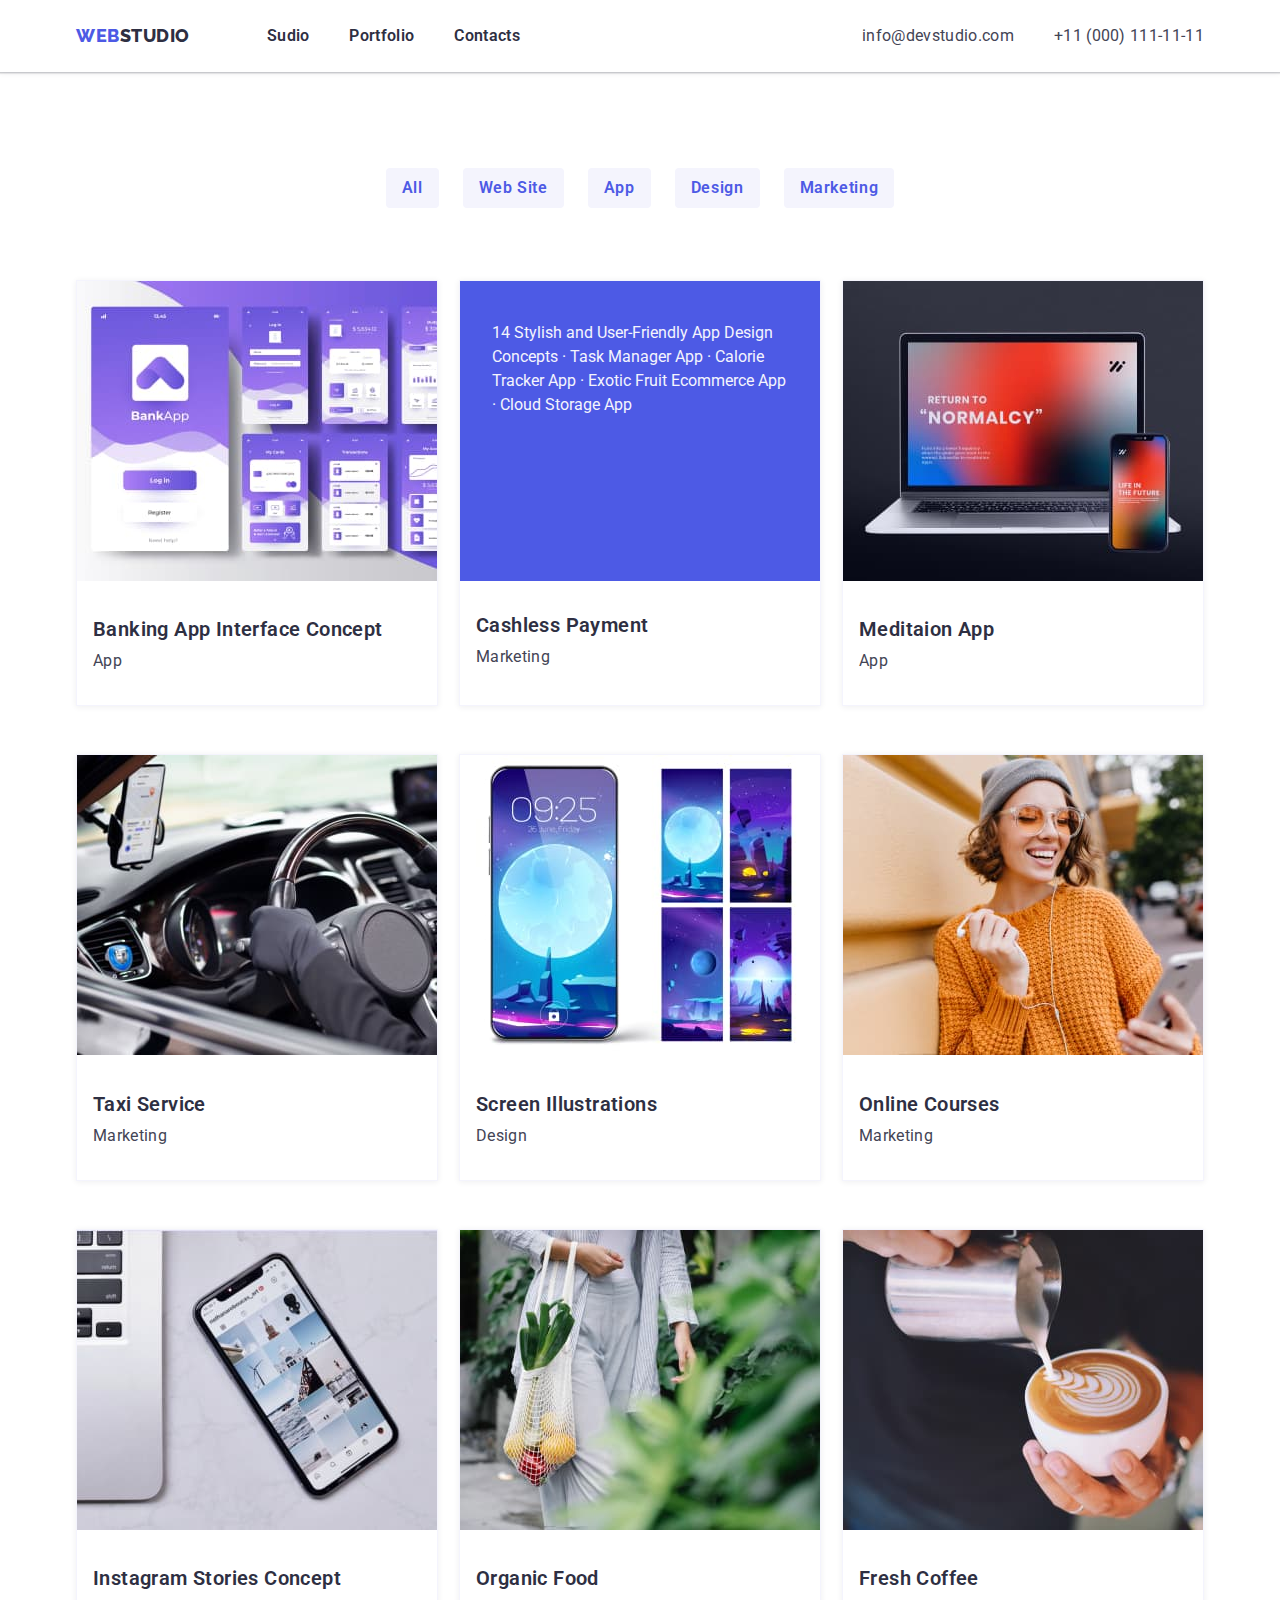
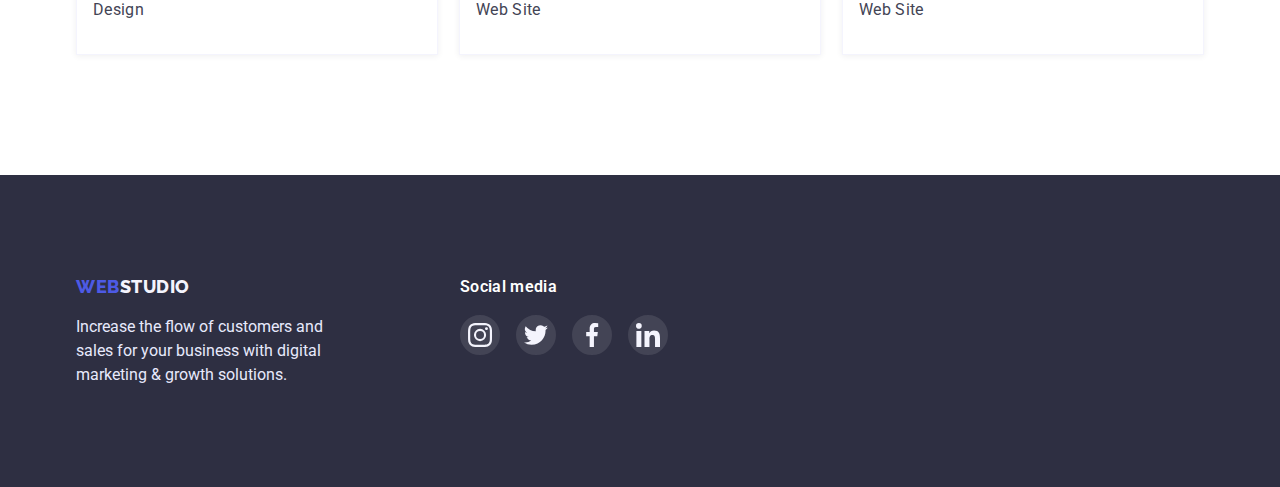
==== portfolio.html @ ca87f94d "init-01" ====
<!DOCTYPE html>
<html lang="en">
  <head>
    <meta charset="UTF-8" />
    <meta http-equiv="X-UA-Compatible" content="IE=edge" />
    <meta name="viewport" content="width=device-width, initial-scale=1.0" />
    <title>Sudio</title>
    <link rel="preconnect" href="https://fonts.googleapis.com" />
    <link rel="preconnect" href="https://fonts.gstatic.com" crossorigin />
    <link
      href="https://fonts.googleapis.com/css2?family=Raleway:wght@700&family=Roboto:wght@400;500;700;900&display=swap"
      rel="stylesheet"
    />
    <link
      rel="stylesheet"
      href="https://cdnjs.cloudflare.com/ajax/libs/modern-normalize/1.0.0/modern-normalize.min.css"
    />
    <link href="./css/styles.css" rel="stylesheet" />
  </head>
  <body>
    <!-- Header -->
    <header class="header-box">
      <div class="container flex-container">
        <nav class="nav-menu">
          <!-- Logo -->
          <a href="./index.html" class="logo"
            ><span class="accent">WEB</span>STUDIO</a
          >
          <!-- Navigation list -->
          <ul class="nav-list">
            <li>
              <a href="./index.html" class="nav-item">Sudio</a>
            </li>
            <li><a href="./portfolio.html" class="nav-item">Portfolio</a></li>
            <li><a href="#" class="nav-item">Contacts</a></li>
          </ul>
        </nav>
        <!-- Contacts -->
        <ul class="header-conts">
          <li>
            <a href="mailto:info@devstydio.com" class="tel-mail"
              >info@devstudio.com</a
            >
          </li>
          <li>
            <a href="tel:+110001111111" class="tel-mail">+11 (000) 111-11-11</a>
          </li>
        </ul>
      </div>
    </header>

    <!-- Main: PORTFOLIO -->

    <main>
      <section class="section port-top-padding">
        <div class="container">
          <!-- Filter -->
          <div class="filter-box">
            <ul class="filter">
              <li>
                <button type="button" class="filter-btn">All</button>
              </li>
              <li>
                <button type="button" class="filter-btn">Web Site</button>
              </li>
              <li>
                <button type="button" class="filter-btn">App</button>
              </li>
              <li>
                <button type="button" class="filter-btn">Design</button>
              </li>
              <li>
                <button type="button" class="filter-btn">Marketing</button>
              </li>
            </ul>
          </div>

          <!-- Portfolio Cards -->

          <ul class="sect-card-list">
            <li class="port-item">
              <img
                src="./images/port-01.jpg"
                alt="Violet&White App Interface"
                width="360"
              />
              <div class="port-item-textbox">
                <h3 class="card-title">Banking App Interface Concept</h3>
                <p class="card-text">App</p>
              </div>
            </li>
            <li class="port-item">
              <div class="port-item-noimg">
                <p class="port-noimg-text">
                  14 Stylish and User-Friendly App Design Concepts · Task
                  Manager App · Calorie Tracker App · Exotic Fruit Ecommerce App
                  · Cloud Storage App
                </p>
              </div>
              <div class="port-item-textbox">
                <h3 class="card-title">Cashless Payment</h3>
                <p class="card-text">Marketing</p>
              </div>
            </li>
            <li class="port-item">
              <img
                src="./images/port-03.jpg"
                alt="Laptop and smartphone"
                width="360"
              />
              <div class="port-item-textbox">
                <h3 class="card-title">Meditaion App</h3>
                <p class="card-text">App</p>
              </div>
            </li>
            <li class="port-item">
              <img
                src="./images/port-04.jpg"
                alt="Car steering wheel"
                width="360"
              />
              <div class="port-item-textbox">
                <h3 class="card-title">Taxi Service</h3>
                <p class="card-text">Marketing</p>
              </div>
            </li>
            <li class="port-item">
              <img
                src="./images/port-05.jpg"
                alt="Moon wallpapers on a smartphone screen"
                width="360"
              />
              <div class="port-item-textbox">
                <h3 class="card-title">Screen Illustrations</h3>
                <p class="card-text">Design</p>
              </div>
            </li>
            <li class="port-item">
              <img
                src="./images/port-06.jpg"
                alt="Hipster girl smiling"
                width="360"
              />
              <div class="port-item-textbox">
                <h3 class="card-title">Online Courses</h3>
                <p class="card-text">Marketing</p>
              </div>
            </li>
            <li class="port-item">
              <img
                src="./images/port-07.jpg"
                alt="Pink-Blue-White Screenshots"
                width="360"
              />
              <div class="port-item-textbox">
                <h3 class="card-title">Instagram Stories Concept</h3>
                <p class="card-text">Design</p>
              </div>
            </li>
            <li class="port-item">
              <img
                src="./images/port-08.jpg"
                alt="Mesh bag with fruits and vegetables"
                width="360"
              />
              <div class="port-item-textbox">
                <h3 class="card-title">Organic Food</h3>
                <p class="card-text">Web Site</p>
              </div>
            </li>
            <li class="port-item">
              <img
                src="./images/port-09.jpg"
                alt="A cup of cappuccino"
                width="360"
              />
              <div class="port-item-textbox">
                <h3 class="card-title">Fresh Coffee</h3>
                <p class="card-text">Web Site</p>
              </div>
            </li>
          </ul>
        </div>
      </section>
    </main>

    <!-- Footer -->
    <footer class="footer-box">
      <div class="container footer-flex">
        <div class="left-foot-box">
          <a href="./index.html" class="footer-logo"
            ><span class="accent">WEB</span>STUDIO</a
          >
          <p class="footer-text">
            Increase the flow of customers and sales for your business with
            digital marketing & growth solutions.
          </p>
        </div>
        <div class="sm-links-foot-box">
          <h3 class="footer-subtitle">Social media</h3>
          <ul class="foot-icons-list">
            <li>
              <a href="https://www.instagram.com/" class="foot-sm-icon">
                <svg height="40" width="40">
                  <use href="./images/icons.svg#foot-1-inst"></use>
                </svg>
              </a>
            </li>
            <li>
              <a href="https://twitter.com/" class="foot-sm-icon">
                <svg height="40" width="40">
                  <use href="./images/icons.svg#foot-2-twit"></use>
                </svg>
              </a>
            </li>
            <li>
              <a href="https://www.facebook.com/" class="foot-sm-icon">
                <svg height="40" width="40">
                  <use href="./images/icons.svg#foot-3-fcbk"></use>
                </svg>
              </a>
            </li>
            <li>
              <a href="https://www.linkedin.com/" class="foot-sm-icon">
                <svg height="40" width="40">
                  <use href="./images/icons.svg#foot-4-ldin"></use>
                </svg>
              </a>
            </li>
          </ul>
        </div>
      </div>
    </footer>
  </body>
</html>
---- css/styles.css ----
/* --- Global styles --- */

*,
*::before,
*::after {
    box-sizing: border-box;
}

:root {
    --clr-navy-blue: #2E2F42;
    --clr-slate: #434455;
    --clr-light-slate: #8E8F99;
    --clr-iris: #4D5AE5;
    --clr-white: #ffffff;
    --clr-cloud: #F4F4FD;
    --clr-cornflower: #E7E9FC;
    --clr-success: #31D0AA;
    --font-logo: 'Raleway', sans-serif;
    --font-main: 'Roboto', sans-serif
}

body {
    font-family: var(--font-main);
    background-color: var(--clr-white);
    color: var(--clr-navy-blue);
}

.container {
    width: 1158px;
    margin: 0 auto;
    padding: 0 15px;
}

.flex-container {
    display: flex;
    justify-content: space-between;
}

.column {
    flex-direction: column;
}



/* .empty-box {
    margin: 0;
    padding: 0;
} */

.accent {
    color: var(--clr-iris);
}

.hidden {
    display: none
}

.section {
    margin: 0;
    padding: 120px 0;
    display: flex;
    justify-content: center;
}

.sect-header {
    text-align: center;
    font-weight: 600;
    font-size: 36px;
    line-height: 1.1111;
    letter-spacing: 0.02em;
    color: var(--dark-navy-clr);
    margin: 0 0 72px 0;
    padding: 0;
}

.sect-card-list {
    list-style-type: none;
    display: flex;
    justify-content: space-between;
    margin: 0;
    padding: 0;
    flex-wrap: wrap;
    row-gap: 48px;
}

.card-title {
    font-weight: 600;
    font-size: 20px;
    line-height: 1.2;
    letter-spacing: 0.02em;
    color: var(--clr-navy-blue);
    margin: 0 0 8px 0;
    padding: 0;
}

.card-text {
    font-size: 16px;
    line-height: 1.5;
    letter-spacing: 0.02em;
    color: var(--clr-slate);
    margin: 0;
    padding: 0;
}




/* - Header styles - */

.header-box {
    display: flex;
    justify-content: center;
    padding: 24px 0;
    background-color: var(--clr-white);
    box-shadow: 0px 2px 1px rgba(46, 47, 66, 0.08), 0px 1px 1px rgba(46, 47, 66, 0.16), 0px 1px 6px rgba(46, 47, 66, 0.08);
}

.nav-menu {
    display: flex;
    gap: 77px;
}

.logo {
    font-family: var(--font-logo);
    font-weight: 800;
    font-size: 18px;
    line-height: 1.3333;
    letter-spacing: 0.03em;
    text-transform: uppercase;
    color: var(--clr-navy-blue);
    text-decoration: none;
    margin: 0;
    padding: 0;
}

.nav-list {
    list-style-type: none;
    gap: 40px;
    display: flex;
    justify-content: space-between;
    margin: 0;
    padding: 0;
}

.nav-item {
    text-decoration: none;
    font-weight: 600;
    font-size: 16px;
    line-height: 1.5;
    letter-spacing: 0.02em;
    color: var(--clr-navy-blue);
}

.nav-item:hover {
    color: var(--clr-iris);
}

.nav-item:focus {
    color: var(--clr-slate);
}

.header-conts {
    list-style-type: none;
    gap: 40px;
    display: flex;
    justify-content: space-between;
    margin: 0;
}

.tel-mail {
    text-decoration: none;
    font-size: 16px;
    line-height: 1.5;
    letter-spacing: 0.02em;
    color: var(--clr-slate);
}

.tel-mail:hover,
.tel-mail:focus {
    color: var(--clr-iris);
}



/* - Footer styles - */

.footer-box {
    background: var(--clr-navy-blue);
    display: flex;
    justify-content: center;
    padding: 100px 0;
    margin: 0;
    
}

.left-foot-box {
    margin: 0;
    padding: 0;
}

.footer-flex {
    display: flex;
}

.footer-logo {
    font-family: var(--font-logo);
    font-weight: 800;
    font-size: 18px;
    line-height: 1.3333;
    letter-spacing: 0.03em;
    text-transform: uppercase;
    color: var(--clr-cloud);
    text-decoration: none;
}

.footer-text {
    font-size: 16px;
    line-height: 1.5;
    color: var(--clr-cornflower);
    width: 264px;
    margin: 16px 0 0 0;
}

.sm-links-foot-box {
    margin: 0 0 0 120px;
    padding: 0;
}

.footer-subtitle {
    font-weight: 600;
    font-size: 16px;
    line-height: 1.5;
    letter-spacing: 0.02em;
    color: var(--clr-white);
    margin: 0;
    padding: 0;
}

.foot-icons-list {
    display: flex;
    list-style-type: none;
    margin: 16px 0 0 0;
    padding: 0;
    gap: 16px;
}

.foot-sm-icon {
    fill: rgba(255, 255, 255, 0.1);
}

.foot-sm-icon:hover, 
.foot-sm-icon:focus {
    fill: var(--clr-success);
}






/* --- Studio Styles --- */


/* HERO Section Styles */

.hero-box {
    background-color: var(--clr-navy-blue);
    background-image: 
    linear-gradient(
        to right,
        rgba(46, 47, 66, 0.7),
        rgba(46, 47, 66, 0.7)
    ),
    url(../images/hero-bgd.jpg);
    background-repeat: no-repeat;
    background-position: center;
    margin: 0;
    padding: 192px 0;
    display: flex;
    justify-content: center;
}


.hero-content-box {
    display: flex;
    flex-direction: column;
    align-items: center;
}

.hero-text {
    font-weight: 600;
    font-size: 56px;
    line-height: 1.0714;
    letter-spacing: 0.02em;
    margin: 0;
    padding: 0;
    text-align: center;
    color: var(--clr-white);
}

.order-btn {
    background: var(--clr-iris);
    box-shadow: 0px 4px 4px rgba(0, 0, 0, 0.15);
    border-radius: 4px;
    font-weight: 600;
    font-size: 16px;
    line-height: 1.1875;
    letter-spacing: 0.04em;
    color: var(--clr-white);
    font-family: 'Roboto', sans-serif;
    cursor: pointer;
    padding: 16px 32px;
    margin: 48px 0 0 0;
    border: none;
}

.order-btn:hover {
    background: #404BBF;
}



/* Qualities Section Styles */

.qualit-p-width {
    width: 264px;
}

.img-qualities {
    width: 264px;
    height: 112px;
    background-color: var(--clr-cloud);
    border-radius: 4px;
    display: flex;
    align-items: center;
    justify-content: center;
    margin: 0 0 8px 0;
    padding: 0;
}

.img-qualit-icon {
    width: 64px;
    height: 64px;
}



/* WeDoing Section Styles */

.no-top-padding {
    padding-top: 0;
}


/* Team Section Styles */

.bgd-cloud {
    background-color: var(--clr-cloud);
}

.teammember {
    background: var(--clr-white);
    width: 264px;
    box-shadow: 0px 1px 6px rgba(46, 47, 66, 0.08), 0px 1px 1px rgba(46, 47, 66, 0.16), 0px 2px 1px rgba(46, 47, 66, 0.08);
    border-radius: 0px 0px 4px 4px;
    padding: 0 0 32px 0;
}

.teammember-textbox {
    display: flex;
    flex-direction: column;
    justify-content: center;
    align-items: center;
    margin: 32px 0 0 0;
}

.tm-icons-list {
    display: flex;
    list-style-type: none;
    margin: 8px 0 0 0;
    padding: 0;
    gap: 24px;
}





/* Customers Section Styles */

.customer-card {
    border: 1px solid var(--clr-light-slate);
    border-radius: 4px;
    fill: var(--clr-light-slate);
    width: 168px;
    height: 88px;
    display: flex;
    align-items: center;
    justify-content: center;
    margin: 0;
    padding: 0;
    cursor: pointer;
}

.customer-card:hover, 
.customer-card:focus {
    border: 1px solid var(--clr-iris);
    fill: var(--clr-iris);
}

.customer-logo {
    width: 104px;
    height: 56px;
}







/* --- Portfolio Styles --- */

.port-top-padding {
    padding-top: 96px;
}

.filter-box {
    margin: 0 0 72px 0;
    padding: 0;
    display: flex;
    justify-content: center;
}

.filter {
    list-style-type: none;
    margin: 0;
    padding: 0;
    display: flex;
    justify-content: space-between;
    gap: 24px;
}

.filter-btn {
    background: var(--clr-cloud);
    border: 1px solid var(--clr-cornflower);
    border-radius: 4px;
    color: var(--clr-iris);
    font-family: var(--font-main);
    text-align: center;
    letter-spacing: 0.04em;
    font-weight: 600;
    font-size: 16px;
    line-height: 1.5;
    cursor: pointer;
    padding: 8px 16px;
    margin: 0;
    border: none;



}

.filter-btn:hover {
    background: var(--clr-iris);
    color: var(--clr-white);
    box-shadow: 0px 3px 1px rgba(0, 0, 0, 0.1), 0px 2px 1px rgba(0, 0, 0, 0.08), 0px 2px 2px rgba(0, 0, 0, 0.12);
}

.port-item {
    border: 0.5px solid #F4F4FD;
    box-shadow: 0px 1px 6px rgba(46, 47, 66, 0.08);
    margin: 0;
    padding: 0;
}

.port-item:hover, 
.port-item:focus {
    box-shadow: 0px 1px 6px rgba(46, 47, 66, 0.08), 0px 1px 1px rgba(46, 47, 66, 0.16), 0px 2px 1px rgba(46, 47, 66, 0.08);
}

.port-item-textbox {
    margin: 0;
    padding: 32px 0 32px 16px;
}

.port-item-noimg {
    width: 360px;
    height: 300px;
    background: var(--clr-iris);
}

.port-noimg-text {
    font-size: 16px;
    line-height: 1.5;
    color: var(--clr-cloud);
    margin: 0;
    padding: 40px 32px;
}
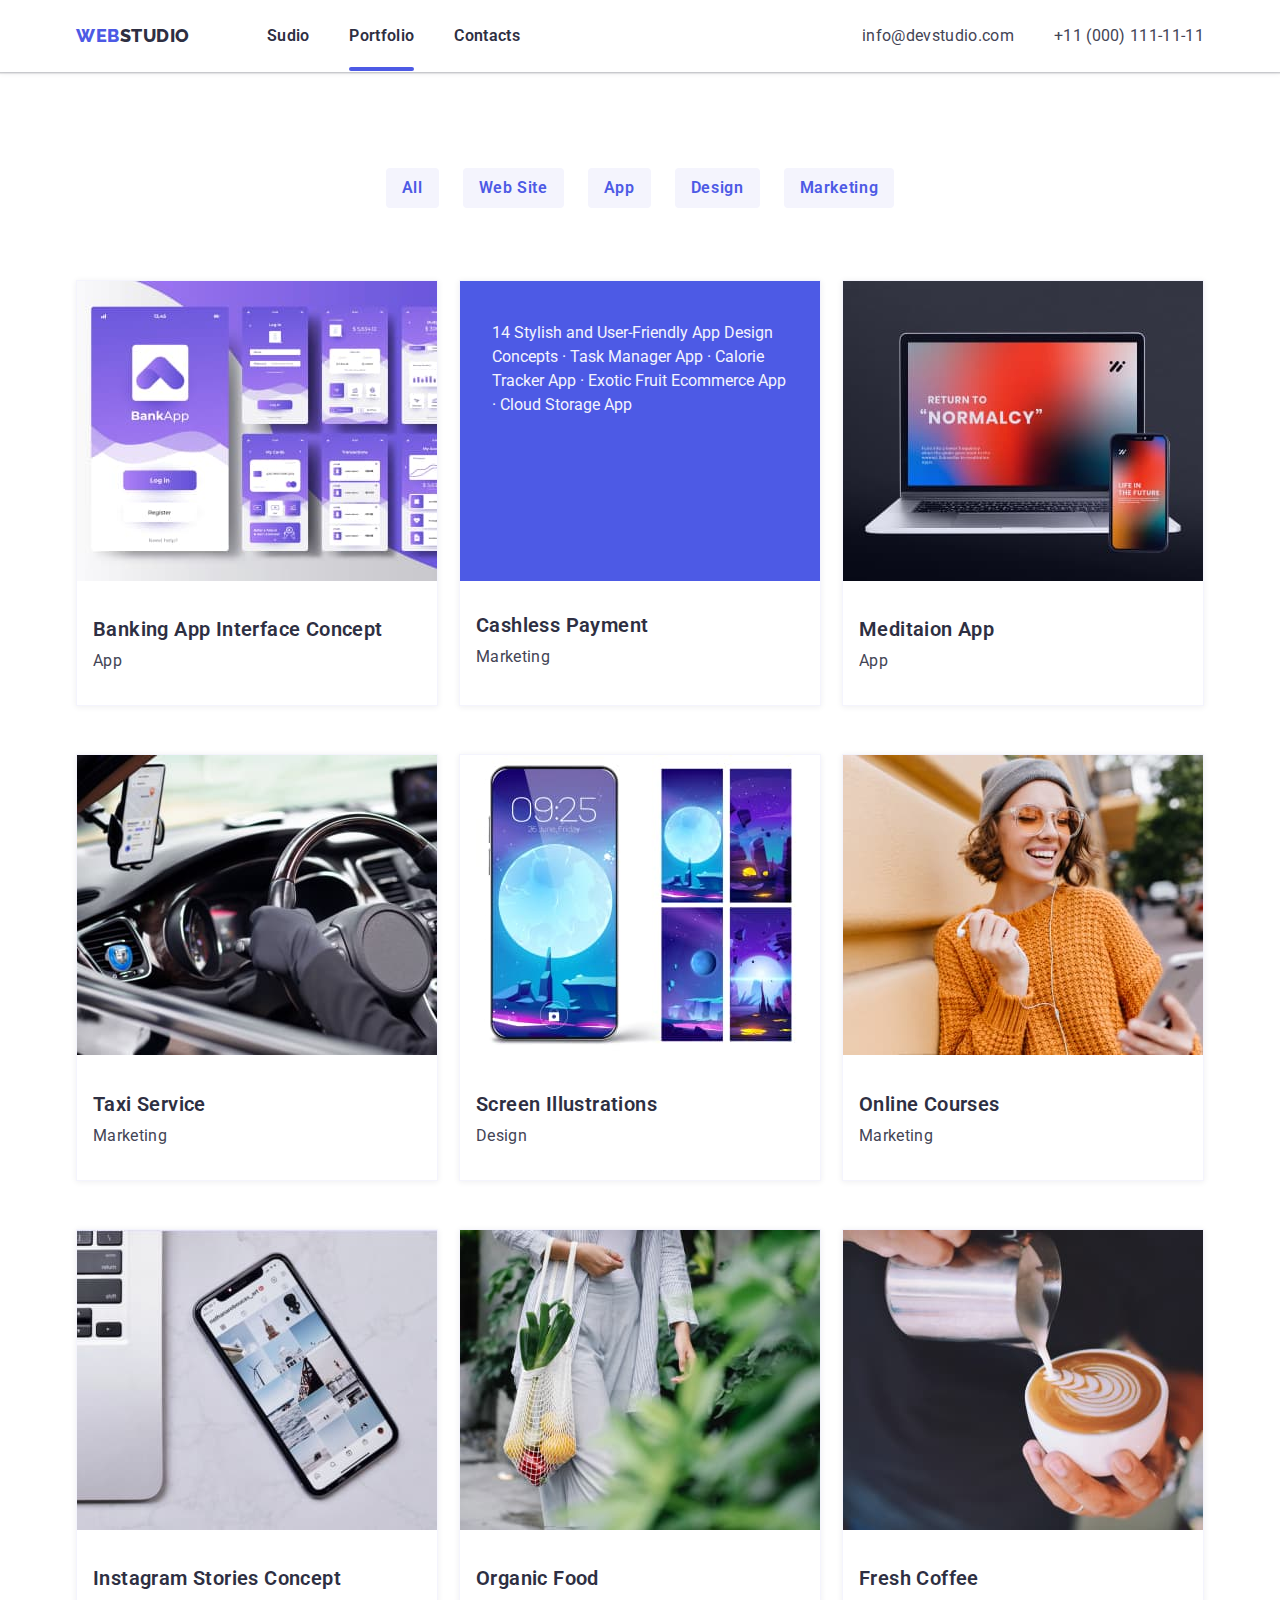
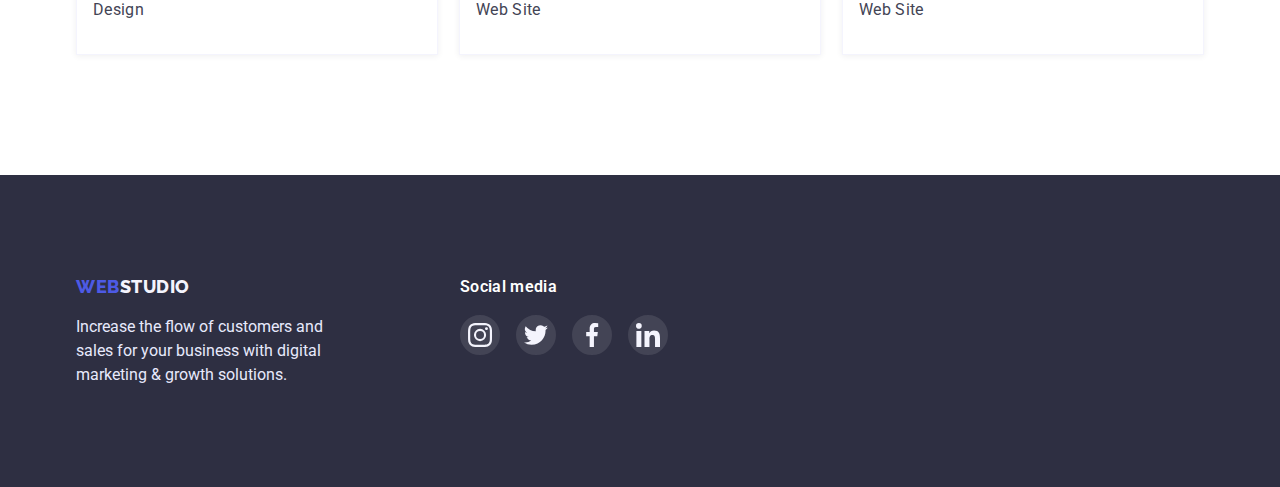
==== commit f1900ade: "header-01" ====
--- a/portfolio.html
+++ b/portfolio.html
@@ -31,7 +31,9 @@
             <li>
               <a href="./index.html" class="nav-item">Sudio</a>
             </li>
-            <li><a href="./portfolio.html" class="nav-item">Portfolio</a></li>
+            <li>
+              <a href="./portfolio.html" class="nav-item current">Portfolio</a>
+            </li>
             <li><a href="#" class="nav-item">Contacts</a></li>
           </ul>
         </nav>
--- a/css/styles.css
+++ b/css/styles.css
@@ -42,12 +42,6 @@
 }
 
 
-
-/* .empty-box {
-    margin: 0;
-    padding: 0;
-} */
-
 .accent {
     color: var(--clr-iris);
 }
@@ -150,6 +144,18 @@
     line-height: 1.5;
     letter-spacing: 0.02em;
     color: var(--clr-navy-blue);
+    position: relative;
+}
+
+.current::after {
+    content: " ";
+    background-color: var(--clr-iris);
+    position: absolute;
+    border-radius: 2px;
+    top: 218%;
+    left: 0;
+    width: 100%;
+    height: 4px;
 }
 
 .nav-item:hover {
@@ -503,5 +509,21 @@
 
 
 
-
-
+/* --- Modal --- */
+
+.modal-box {
+    width: 408px;
+    height: 576px;
+    background-color: #FCFCFC;
+    box-shadow: 0px 1px 1px rgba(0, 0, 0, 0.14),
+    0px 1px 3px rgba(0, 0, 0, 0.12),
+    0px 2px 1px rgba(0, 0, 0, 0.2);
+    border-radius: 4px;
+    position: absolute;
+}
+
+
+
+
+
+
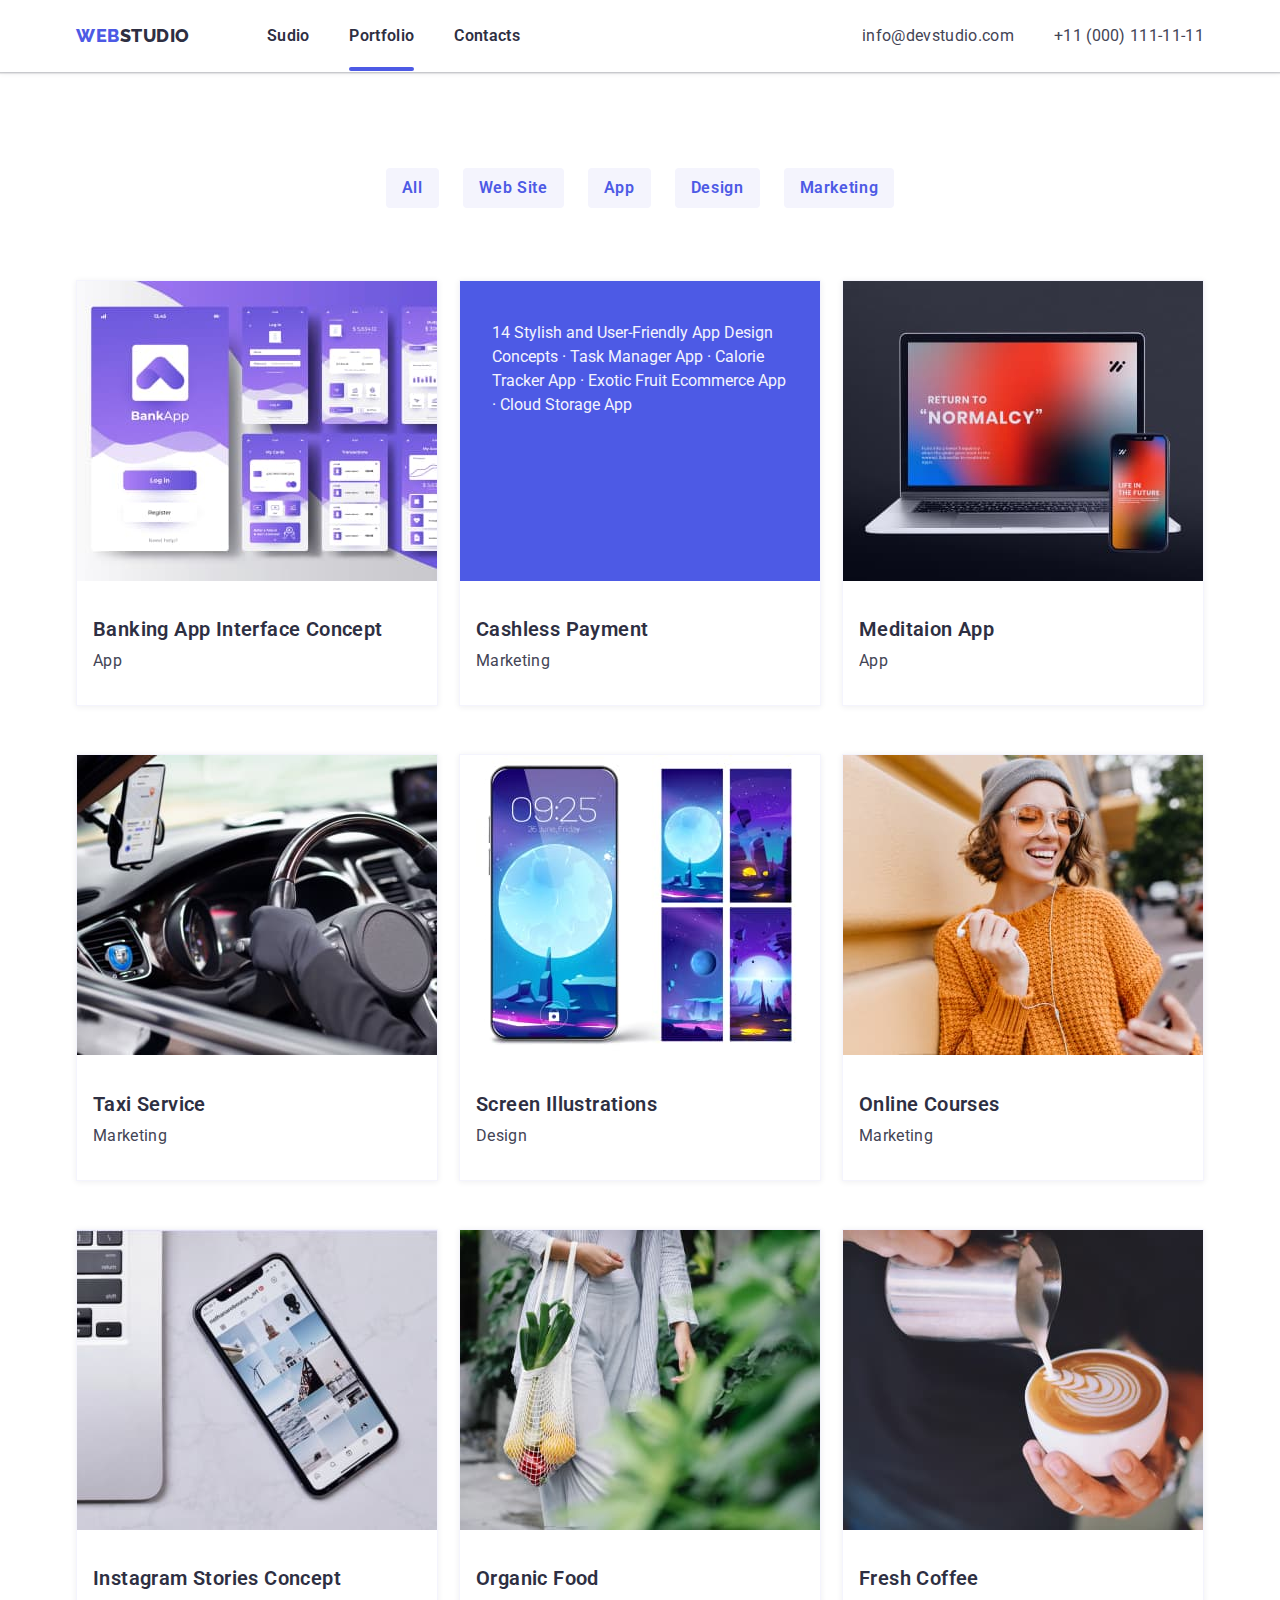
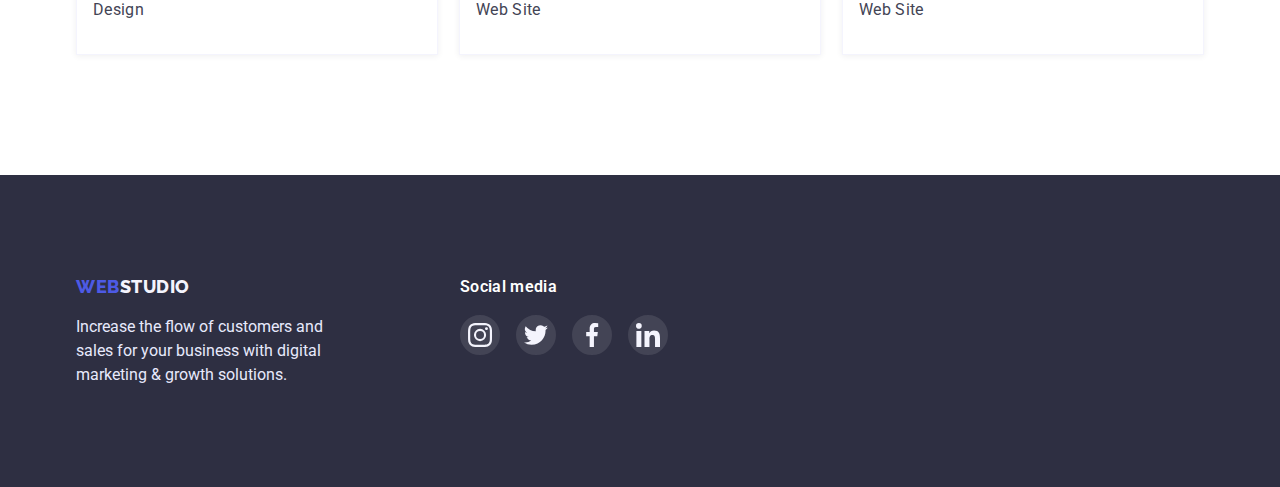
==== commit 305e8c05: "modal-02" ====
--- a/portfolio.html
+++ b/portfolio.html
@@ -92,13 +92,21 @@
               </div>
             </li>
             <li class="port-item">
-              <div class="port-item-noimg">
-                <p class="port-noimg-text">
-                  14 Stylish and User-Friendly App Design Concepts · Task
-                  Manager App · Calorie Tracker App · Exotic Fruit Ecommerce App
-                  · Cloud Storage App
-                </p>
-              </div>
+              <div class="port-item-imgbox">
+                <img
+                  src="./images/port-02.jpg"
+                  alt="Smartphone scanning QR-code"
+                  width="360"
+                />
+                <div class="port-overlay">
+                  <p class="port-overlay-text">
+                    14 Stylish and User-Friendly App Design Concepts · Task
+                    Manager App · Calorie Tracker App · Exotic Fruit Ecommerce
+                    App · Cloud Storage App
+                  </p>
+                </div>
+              </div>
+
               <div class="port-item-textbox">
                 <h3 class="card-title">Cashless Payment</h3>
                 <p class="card-text">Marketing</p>
--- a/css/styles.css
+++ b/css/styles.css
@@ -486,18 +486,25 @@
     box-shadow: 0px 1px 6px rgba(46, 47, 66, 0.08), 0px 1px 1px rgba(46, 47, 66, 0.16), 0px 2px 1px rgba(46, 47, 66, 0.08);
 }
 
+.port-item-imgbox {
+    position: relative;
+}
+
 .port-item-textbox {
     margin: 0;
     padding: 32px 0 32px 16px;
 }
 
-.port-item-noimg {
+.port-overlay {
     width: 360px;
     height: 300px;
     background: var(--clr-iris);
-}
-
-.port-noimg-text {
+    position: absolute;
+    top: 0;
+    left: 0;
+}
+
+.port-overlay-text {
     font-size: 16px;
     line-height: 1.5;
     color: var(--clr-cloud);
@@ -519,11 +526,35 @@
     0px 1px 3px rgba(0, 0, 0, 0.12),
     0px 2px 1px rgba(0, 0, 0, 0.2);
     border-radius: 4px;
+    position: fixed;
+    top: 50%;
+    left: 50%;
+    transform: translate(-50%, -50%);
+}
+
+.close-btn {
     position: absolute;
-}
-
-
-
-
-
-
+    top: 24px;
+    right: 24px;
+    background-color: var(--clr-cornflower);
+    border: 1px solid rgba(0, 0, 0, 0.1);
+    border-radius: 50%;
+    width: 24px;
+    height: 24px;
+}
+
+.modal-box::before {
+    background-color: rgba(46, 47, 66, 0.4);
+    position: absolute;
+    width: 1440px;
+    height: 677px;
+    left: 0px;
+    top: 0px;
+    
+}
+
+
+
+
+
+
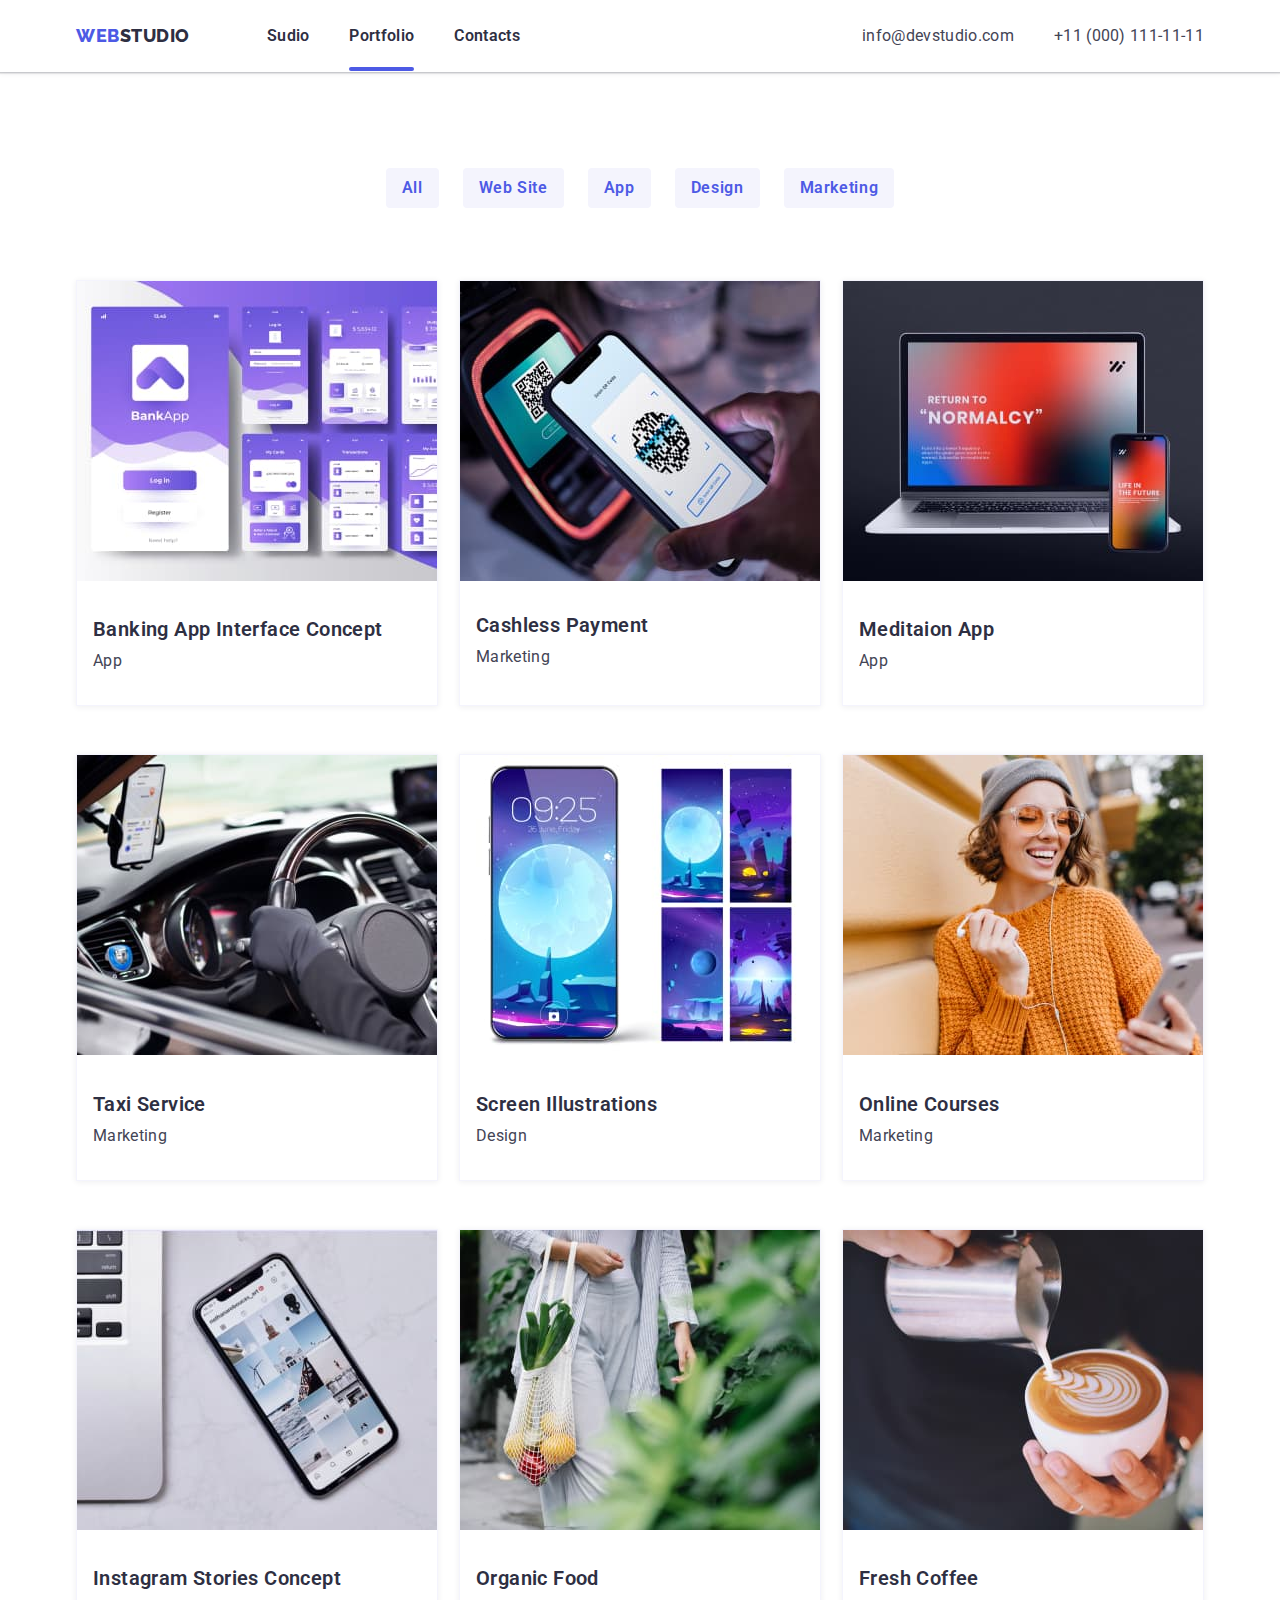
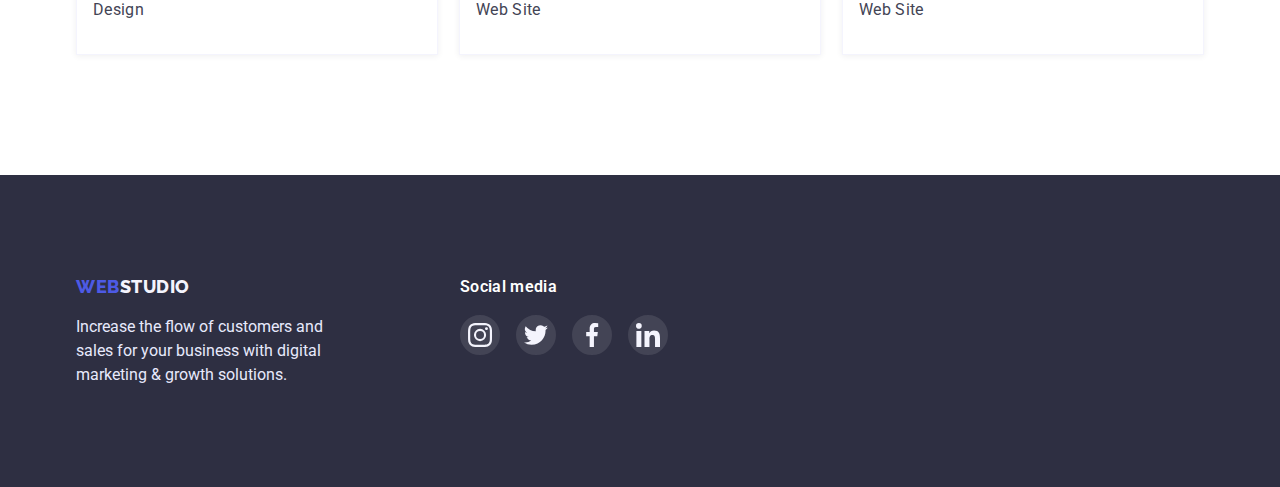
==== commit 128af3f2: "tech-02" ====
--- a/portfolio.html
+++ b/portfolio.html
@@ -85,6 +85,7 @@
                 src="./images/port-01.jpg"
                 alt="Violet&White App Interface"
                 width="360"
+                height="300"
               />
               <div class="port-item-textbox">
                 <h3 class="card-title">Banking App Interface Concept</h3>
@@ -92,31 +93,35 @@
               </div>
             </li>
             <li class="port-item">
-              <div class="port-item-imgbox">
-                <img
-                  src="./images/port-02.jpg"
-                  alt="Smartphone scanning QR-code"
-                  width="360"
-                />
-                <div class="port-overlay">
-                  <p class="port-overlay-text">
-                    14 Stylish and User-Friendly App Design Concepts · Task
-                    Manager App · Calorie Tracker App · Exotic Fruit Ecommerce
-                    App · Cloud Storage App
-                  </p>
+              <a href="#" class="port-link">
+                <div class="port-item-imgbox">
+                  <img
+                    src="./images/port-02.jpg"
+                    alt="Smartphone scanning QR-code"
+                    width="360"
+                    height="300"
+                  />
+                  <div class="port-thumb">
+                    <p class="port-thumb-text">
+                      14 Stylish and User-Friendly App Design Concepts · Task
+                      Manager App · Calorie Tracker App · Exotic Fruit Ecommerce
+                      App · Cloud Storage App
+                    </p>
+                  </div>
                 </div>
-              </div>
-
-              <div class="port-item-textbox">
-                <h3 class="card-title">Cashless Payment</h3>
-                <p class="card-text">Marketing</p>
-              </div>
+
+                <div class="port-item-textbox">
+                  <h3 class="card-title">Cashless Payment</h3>
+                  <p class="card-text">Marketing</p>
+                </div>
+              </a>
             </li>
             <li class="port-item">
               <img
                 src="./images/port-03.jpg"
                 alt="Laptop and smartphone"
                 width="360"
+                height="300"
               />
               <div class="port-item-textbox">
                 <h3 class="card-title">Meditaion App</h3>
@@ -128,6 +133,7 @@
                 src="./images/port-04.jpg"
                 alt="Car steering wheel"
                 width="360"
+                height="300"
               />
               <div class="port-item-textbox">
                 <h3 class="card-title">Taxi Service</h3>
@@ -139,6 +145,7 @@
                 src="./images/port-05.jpg"
                 alt="Moon wallpapers on a smartphone screen"
                 width="360"
+                height="300"
               />
               <div class="port-item-textbox">
                 <h3 class="card-title">Screen Illustrations</h3>
@@ -150,6 +157,7 @@
                 src="./images/port-06.jpg"
                 alt="Hipster girl smiling"
                 width="360"
+                height="300"
               />
               <div class="port-item-textbox">
                 <h3 class="card-title">Online Courses</h3>
@@ -161,6 +169,7 @@
                 src="./images/port-07.jpg"
                 alt="Pink-Blue-White Screenshots"
                 width="360"
+                height="300"
               />
               <div class="port-item-textbox">
                 <h3 class="card-title">Instagram Stories Concept</h3>
@@ -172,6 +181,7 @@
                 src="./images/port-08.jpg"
                 alt="Mesh bag with fruits and vegetables"
                 width="360"
+                height="300"
               />
               <div class="port-item-textbox">
                 <h3 class="card-title">Organic Food</h3>
@@ -183,6 +193,7 @@
                 src="./images/port-09.jpg"
                 alt="A cup of cappuccino"
                 width="360"
+                height="300"
               />
               <div class="port-item-textbox">
                 <h3 class="card-title">Fresh Coffee</h3>
--- a/css/styles.css
+++ b/css/styles.css
@@ -27,9 +27,10 @@
 }
 
 .container {
-    width: 1158px;
     margin: 0 auto;
     padding: 0 15px;
+
+    width: 1158px;
 }
 
 .flex-container {
@@ -51,50 +52,56 @@
 }
 
 .section {
+    display: flex;
+    justify-content: center;
+
     margin: 0;
     padding: 120px 0;
-    display: flex;
-    justify-content: center;
 }
 
 .sect-header {
+    margin: 0 0 72px 0;
+    padding: 0;
+
     text-align: center;
     font-weight: 600;
     font-size: 36px;
     line-height: 1.1111;
     letter-spacing: 0.02em;
     color: var(--dark-navy-clr);
-    margin: 0 0 72px 0;
-    padding: 0;
 }
 
 .sect-card-list {
-    list-style-type: none;
     display: flex;
     justify-content: space-between;
-    margin: 0;
-    padding: 0;
     flex-wrap: wrap;
     row-gap: 48px;
+
+    margin: 0;
+    padding: 0;
+
+    list-style-type: none;
 }
 
 .card-title {
+    margin: 0 0 8px 0;
+    padding: 0;
+
     font-weight: 600;
     font-size: 20px;
     line-height: 1.2;
     letter-spacing: 0.02em;
     color: var(--clr-navy-blue);
-    margin: 0 0 8px 0;
-    padding: 0;
 }
 
 .card-text {
+    margin: 0;
+    padding: 0;
+
     font-size: 16px;
     line-height: 1.5;
     letter-spacing: 0.02em;
     color: var(--clr-slate);
-    margin: 0;
-    padding: 0;
 }
 
 
@@ -105,7 +112,9 @@
 .header-box {
     display: flex;
     justify-content: center;
+
     padding: 24px 0;
+
     background-color: var(--clr-white);
     box-shadow: 0px 2px 1px rgba(46, 47, 66, 0.08), 0px 1px 1px rgba(46, 47, 66, 0.16), 0px 1px 6px rgba(46, 47, 66, 0.08);
 }
@@ -116,6 +125,9 @@
 }
 
 .logo {
+    margin: 0;
+    padding: 0;
+
     font-family: var(--font-logo);
     font-weight: 800;
     font-size: 18px;
@@ -124,42 +136,51 @@
     text-transform: uppercase;
     color: var(--clr-navy-blue);
     text-decoration: none;
-    margin: 0;
-    padding: 0;
 }
 
 .nav-list {
+    display: flex;
+    justify-content: space-between;
+    gap: 40px;
+
+    margin: 0;
+    padding: 0;
+
     list-style-type: none;
-    gap: 40px;
-    display: flex;
-    justify-content: space-between;
-    margin: 0;
-    padding: 0;
 }
 
 .nav-item {
+    position: relative;
+
     text-decoration: none;
     font-weight: 600;
     font-size: 16px;
     line-height: 1.5;
     letter-spacing: 0.02em;
     color: var(--clr-navy-blue);
-    position: relative;
+    
+    transition: color 250ms 
+    cubic-bezier(0.4, 0, 0.2, 1);
+    
 }
 
 .current::after {
     content: " ";
-    background-color: var(--clr-iris);
+
     position: absolute;
-    border-radius: 2px;
     top: 218%;
     left: 0;
+
     width: 100%;
     height: 4px;
+
+    background-color: var(--clr-iris);
+    border-radius: 2px;
 }
 
 .nav-item:hover {
     color: var(--clr-iris);
+    
 }
 
 .nav-item:focus {
@@ -167,11 +188,13 @@
 }
 
 .header-conts {
+    display: flex;
+    justify-content: space-between;
+    gap: 40px;
+    
+    margin: 0;
+
     list-style-type: none;
-    gap: 40px;
-    display: flex;
-    justify-content: space-between;
-    margin: 0;
 }
 
 .tel-mail {
@@ -180,6 +203,9 @@
     line-height: 1.5;
     letter-spacing: 0.02em;
     color: var(--clr-slate);
+
+    transition: color 250ms 
+    cubic-bezier(0.4, 0, 0.2, 1);
 }
 
 .tel-mail:hover,
@@ -192,12 +218,13 @@
 /* - Footer styles - */
 
 .footer-box {
+    display: flex;
+    justify-content: center;
+
+    padding: 100px 0;
+    margin: 0;
+
     background: var(--clr-navy-blue);
-    display: flex;
-    justify-content: center;
-    padding: 100px 0;
-    margin: 0;
-    
 }
 
 .left-foot-box {
@@ -221,11 +248,13 @@
 }
 
 .footer-text {
+    margin: 16px 0 0 0;
+
+    width: 264px;
+
     font-size: 16px;
     line-height: 1.5;
     color: var(--clr-cornflower);
-    width: 264px;
-    margin: 16px 0 0 0;
 }
 
 .sm-links-foot-box {
@@ -234,25 +263,31 @@
 }
 
 .footer-subtitle {
+    margin: 0;
+    padding: 0;
+
     font-weight: 600;
     font-size: 16px;
     line-height: 1.5;
     letter-spacing: 0.02em;
     color: var(--clr-white);
-    margin: 0;
-    padding: 0;
 }
 
 .foot-icons-list {
     display: flex;
+    gap: 16px;
+    
+    margin: 16px 0 0 0;
+    padding: 0;
+
     list-style-type: none;
-    margin: 16px 0 0 0;
-    padding: 0;
-    gap: 16px;
 }
 
 .foot-sm-icon {
     fill: rgba(255, 255, 255, 0.1);
+
+    transition: fill 250ms 
+    cubic-bezier(0.4, 0, 0.2, 1);
 }
 
 .foot-sm-icon:hover, 
@@ -271,6 +306,12 @@
 /* HERO Section Styles */
 
 .hero-box {
+    display: flex;
+    justify-content: center;
+
+    margin: 0;
+    padding: 192px 0;
+
     background-color: var(--clr-navy-blue);
     background-image: 
     linear-gradient(
@@ -281,10 +322,8 @@
     url(../images/hero-bgd.jpg);
     background-repeat: no-repeat;
     background-position: center;
-    margin: 0;
-    padding: 192px 0;
-    display: flex;
-    justify-content: center;
+    
+    
 }
 
 
@@ -295,34 +334,42 @@
 }
 
 .hero-text {
+    margin: 0;
+    padding: 0;
+
     font-weight: 600;
     font-size: 56px;
     line-height: 1.0714;
     letter-spacing: 0.02em;
-    margin: 0;
-    padding: 0;
     text-align: center;
     color: var(--clr-white);
 }
 
 .order-btn {
+    padding: 16px 32px;
+    margin: 48px 0 0 0;
+
     background: var(--clr-iris);
     box-shadow: 0px 4px 4px rgba(0, 0, 0, 0.15);
     border-radius: 4px;
+    border: none;
+
     font-weight: 600;
     font-size: 16px;
     line-height: 1.1875;
     letter-spacing: 0.04em;
     color: var(--clr-white);
     font-family: 'Roboto', sans-serif;
+
     cursor: pointer;
-    padding: 16px 32px;
-    margin: 48px 0 0 0;
-    border: none;
+
+    transition:
+    background-color 250ms 
+    cubic-bezier(0.4, 0, 0.2, 1);
 }
 
 .order-btn:hover {
-    background: #404BBF;
+    background-color: #404BBF;
 }
 
 
@@ -334,15 +381,20 @@
 }
 
 .img-qualities {
+    display: flex;
+    align-items: center;
+    justify-content: center;
+
+    margin: 0 0 8px 0;
+    padding: 0;
+
     width: 264px;
     height: 112px;
+
     background-color: var(--clr-cloud);
     border-radius: 4px;
-    display: flex;
-    align-items: center;
-    justify-content: center;
-    margin: 0 0 8px 0;
-    padding: 0;
+    
+    
 }
 
 .img-qualit-icon {
@@ -366,11 +418,14 @@
 }
 
 .teammember {
+    padding: 0 0 32px 0;
+
+    width: 264px;
+
     background: var(--clr-white);
-    width: 264px;
     box-shadow: 0px 1px 6px rgba(46, 47, 66, 0.08), 0px 1px 1px rgba(46, 47, 66, 0.16), 0px 2px 1px rgba(46, 47, 66, 0.08);
     border-radius: 0px 0px 4px 4px;
-    padding: 0 0 32px 0;
+    
 }
 
 .teammember-textbox {
@@ -378,15 +433,18 @@
     flex-direction: column;
     justify-content: center;
     align-items: center;
+
     margin: 32px 0 0 0;
 }
 
 .tm-icons-list {
     display: flex;
+    gap: 24px;
+
+    margin: 8px 0 0 0;
+    padding: 0;
+    
     list-style-type: none;
-    margin: 8px 0 0 0;
-    padding: 0;
-    gap: 24px;
 }
 
 
@@ -396,17 +454,27 @@
 /* Customers Section Styles */
 
 .customer-card {
+    display: flex;
+    align-items: center;
+    justify-content: center;
+
+    margin: 0;
+    padding: 0;
+
+    width: 168px;
+    height: 88px;
+
     border: 1px solid var(--clr-light-slate);
     border-radius: 4px;
     fill: var(--clr-light-slate);
-    width: 168px;
-    height: 88px;
-    display: flex;
-    align-items: center;
-    justify-content: center;
-    margin: 0;
-    padding: 0;
+
     cursor: pointer;
+    
+    transition: 
+    border 250ms 
+    cubic-bezier(0.4, 0, 0.2, 1), 
+    fill 250ms 
+    cubic-bezier(0.4, 0, 0.2, 1);
 }
 
 .customer-card:hover, 
@@ -433,25 +501,33 @@
 }
 
 .filter-box {
+    display: flex;
+    justify-content: center;
+
     margin: 0 0 72px 0;
     padding: 0;
-    display: flex;
-    justify-content: center;
 }
 
 .filter {
-    list-style-type: none;
-    margin: 0;
-    padding: 0;
     display: flex;
     justify-content: space-between;
     gap: 24px;
+
+    margin: 0;
+    padding: 0;
+
+    list-style-type: none;
 }
 
 .filter-btn {
+    padding: 8px 16px;
+    margin: 0;
+
     background: var(--clr-cloud);
     border: 1px solid var(--clr-cornflower);
     border-radius: 4px;
+    border: none;
+
     color: var(--clr-iris);
     font-family: var(--font-main);
     text-align: center;
@@ -459,57 +535,89 @@
     font-weight: 600;
     font-size: 16px;
     line-height: 1.5;
+
     cursor: pointer;
-    padding: 8px 16px;
-    margin: 0;
-    border: none;
-
-
+    
+    transition: 
+    background-color 250ms 
+    cubic-bezier(0.4, 0, 0.2, 1), 
+    color 250ms 
+    cubic-bezier(0.4, 0, 0.2, 1), 
+    box-shadow 250ms 
+    cubic-bezier(0.4, 0, 0.2, 1);
 
 }
 
 .filter-btn:hover {
-    background: var(--clr-iris);
+    background-color: var(--clr-iris);
     color: var(--clr-white);
     box-shadow: 0px 3px 1px rgba(0, 0, 0, 0.1), 0px 2px 1px rgba(0, 0, 0, 0.08), 0px 2px 2px rgba(0, 0, 0, 0.12);
 }
 
 .port-item {
+    margin: 0;
+    padding: 0;
+
     border: 0.5px solid #F4F4FD;
     box-shadow: 0px 1px 6px rgba(46, 47, 66, 0.08);
-    margin: 0;
-    padding: 0;
-}
-
-.port-item:hover, 
+    
+    transition: box-shadow 250ms 
+    cubic-bezier(0.4, 0, 0.2, 1);
+    transition: transform 250ms 
+    cubic-bezier(0.4, 0, 0.2, 1);
+}
+
+.port-item:hover,
 .port-item:focus {
-    box-shadow: 0px 1px 6px rgba(46, 47, 66, 0.08), 0px 1px 1px rgba(46, 47, 66, 0.16), 0px 2px 1px rgba(46, 47, 66, 0.08);
+    box-shadow:
+        0px 1px 6px rgba(46, 47, 66, 0.08),
+        0px 1px 1px rgba(46, 47, 66, 0.16),
+        0px 2px 1px rgba(46, 47, 66, 0.08);
+}
+
+.port-link {
+    text-decoration: none;
 }
 
 .port-item-imgbox {
     position: relative;
-}
+    overflow: hidden;
+    height: 300px;
+}
+
 
 .port-item-textbox {
     margin: 0;
     padding: 32px 0 32px 16px;
 }
 
-.port-overlay {
-    width: 360px;
-    height: 300px;
-    background: var(--clr-iris);
+.port-thumb {
     position: absolute;
     top: 0;
     left: 0;
-}
-
-.port-overlay-text {
+
+    width: 360px;
+    height: 300px;
+
+    background: var(--clr-iris);
+
+    transform: translateY(100%);
+    transition: transform 250ms 
+        cubic-bezier(0.4, 0, 0.2, 1);
+}
+
+.port-item:hover.port-thumb,
+.port-item:focus.port-thumb {
+    transform: translateY(0);
+}
+
+.port-thumb-text {
+    margin: 0;
+    padding: 40px 32px;
+
     font-size: 16px;
     line-height: 1.5;
     color: var(--clr-cloud);
-    margin: 0;
-    padding: 40px 32px;
 }
 
 
@@ -518,43 +626,66 @@
 
 /* --- Modal --- */
 
-.modal-box {
-    width: 408px;
-    height: 576px;
+.backdrop {
+    position: fixed;
+    top: 0;
+    left: 0;
+
+    width: 100%;
+    height: 100%;
+
+    background-color: rgba(46, 47, 66, 0.4);
+}
+
+.backdrop.is-hidden {
+    opacity: 0;
+    pointer-events: none;
+    visibility: hidden;
+}
+
+.modal {
+    position: absolute;
+    top: 50%;
+    left: 50%;
+    transform: translate(-50%, -50%);
+
+    min-width: 408px;
+    min-height: 576px;
+
     background-color: #FCFCFC;
     box-shadow: 0px 1px 1px rgba(0, 0, 0, 0.14),
     0px 1px 3px rgba(0, 0, 0, 0.12),
     0px 2px 1px rgba(0, 0, 0, 0.2);
     border-radius: 4px;
-    position: fixed;
-    top: 50%;
-    left: 50%;
-    transform: translate(-50%, -50%);
-}
+}
+
 
 .close-btn {
     position: absolute;
     top: 24px;
     right: 24px;
+
+    width: 24px;
+    height: 24px;
+
     background-color: var(--clr-cornflower);
     border: 1px solid rgba(0, 0, 0, 0.1);
-    border-radius: 50%;
-    width: 24px;
-    height: 24px;
-}
-
-.modal-box::before {
-    background-color: rgba(46, 47, 66, 0.4);
+    border-radius: 12px;
+
+    cursor: pointer;
+}
+
+.close-cross {
     position: absolute;
-    width: 1440px;
-    height: 677px;
-    left: 0px;
-    top: 0px;
-    
-}
-
-
-
-
-
-
+    top: 50%;
+    left: 50%;
+    transform: translate(-50%, -50%);
+}
+
+
+
+
+
+
+
+
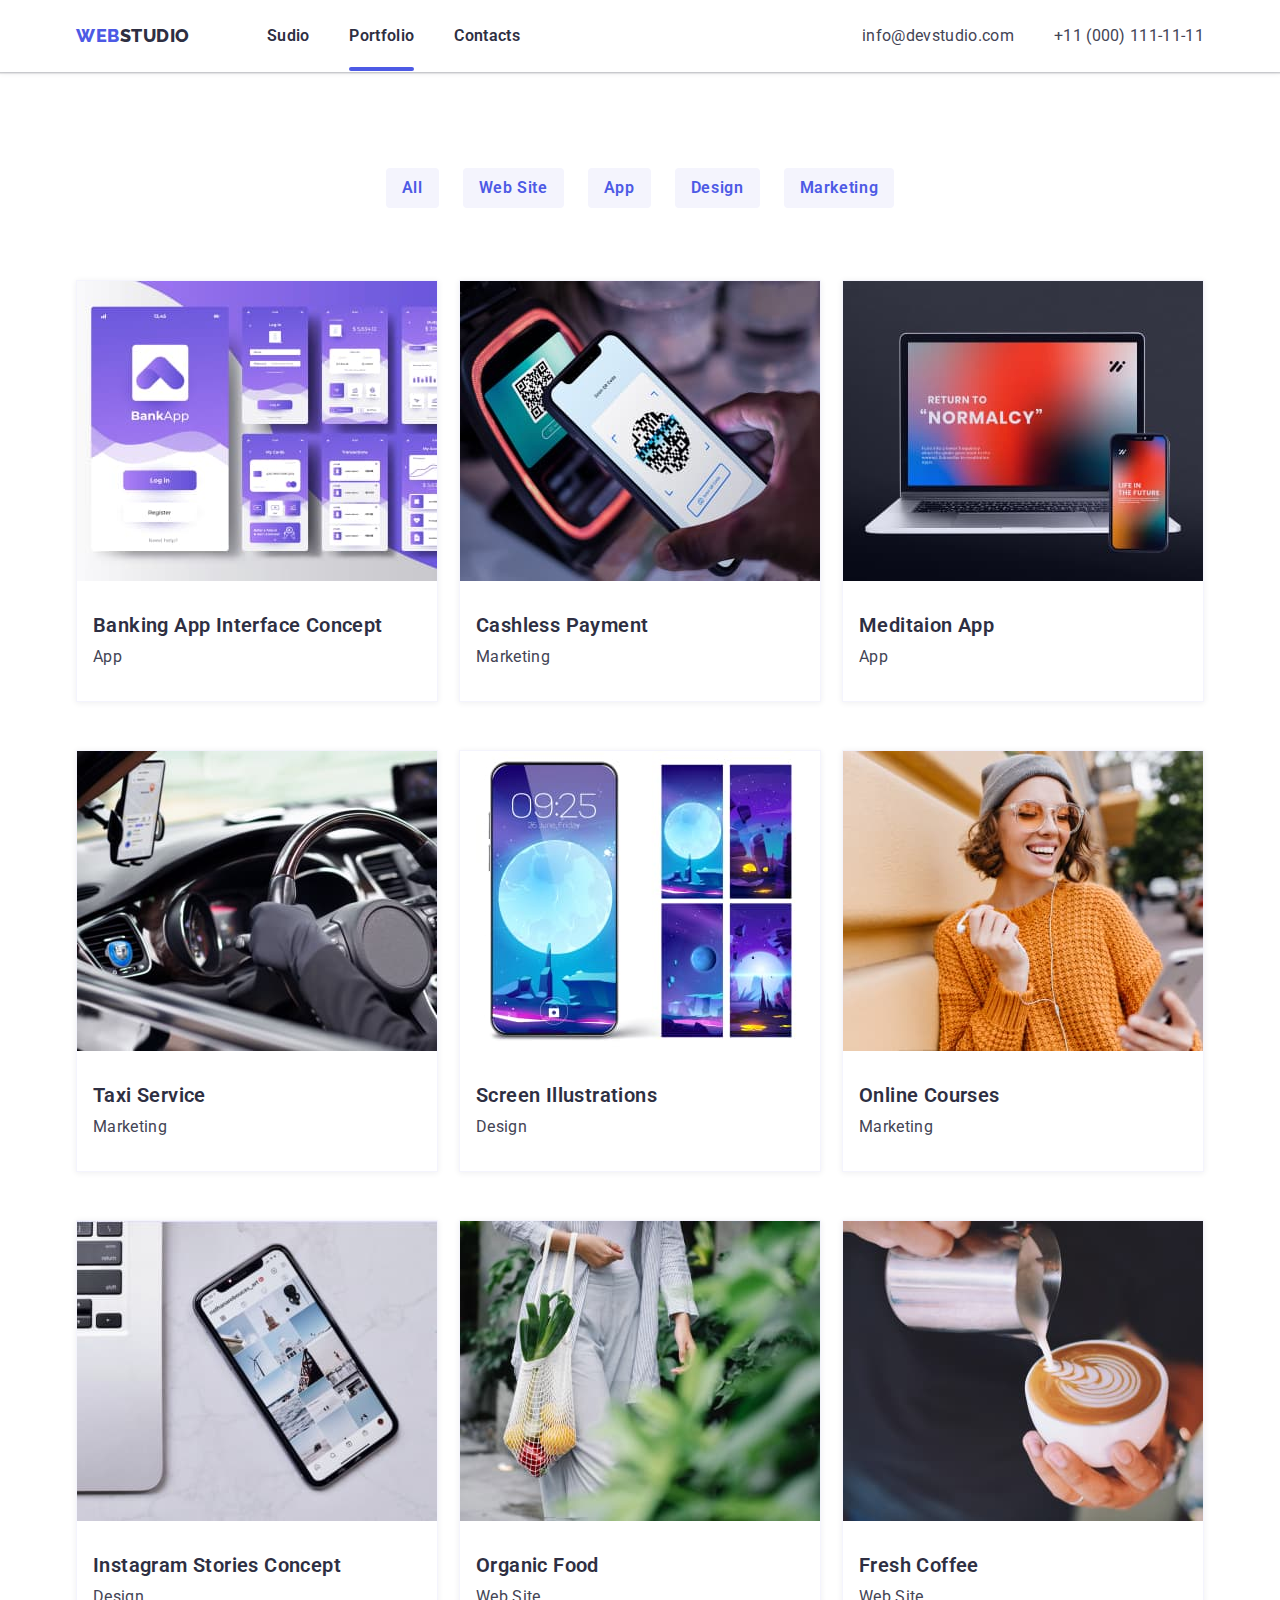
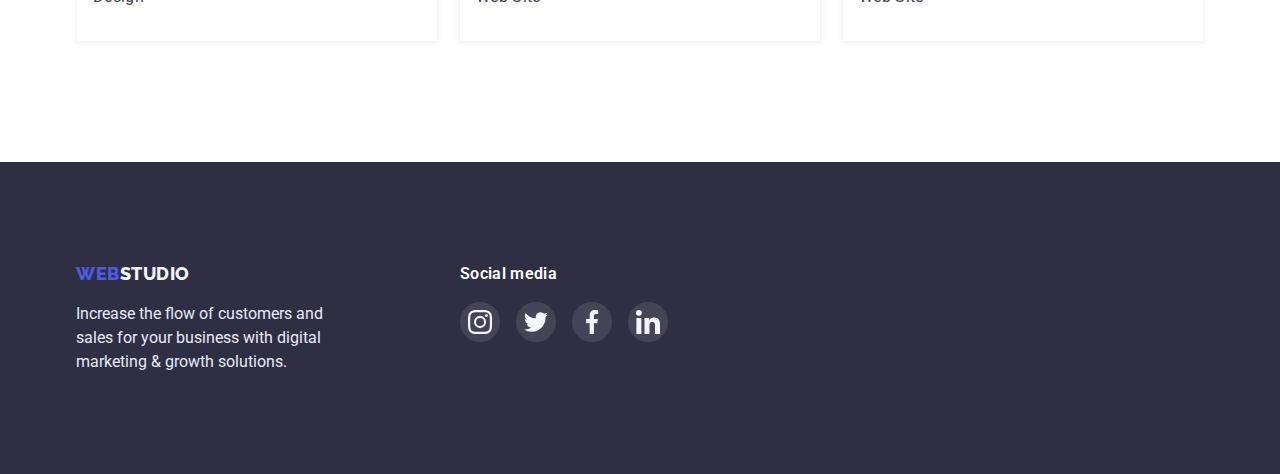
==== commit cff1bbf3: "tech-03" ====
--- a/portfolio.html
+++ b/portfolio.html
@@ -81,17 +81,29 @@
 
           <ul class="sect-card-list">
             <li class="port-item">
-              <img
-                src="./images/port-01.jpg"
-                alt="Violet&White App Interface"
-                width="360"
-                height="300"
-              />
-              <div class="port-item-textbox">
-                <h3 class="card-title">Banking App Interface Concept</h3>
-                <p class="card-text">App</p>
-              </div>
-            </li>
+              <a href="#" class="port-link">
+                <div class="port-item-imgbox">
+                  <img
+                    src="./images/port-01.jpg"
+                    alt="Violet&White App Interface"
+                    width="360"
+                    height="300"
+                  />
+                  <div class="port-thumb">
+                    <p class="port-thumb-text">
+                      14 Stylish and User-Friendly App Design Concepts · Task
+                      Manager App · Calorie Tracker App · Exotic Fruit Ecommerce
+                      App · Cloud Storage App
+                    </p>
+                  </div>
+                </div>
+                <div class="port-item-textbox">
+                  <h3 class="card-title">Banking App Interface Concept</h3>
+                  <p class="card-text">App</p>
+                </div>
+              </a>
+            </li>
+
             <li class="port-item">
               <a href="#" class="port-link">
                 <div class="port-item-imgbox">
@@ -116,89 +128,180 @@
                 </div>
               </a>
             </li>
-            <li class="port-item">
-              <img
-                src="./images/port-03.jpg"
-                alt="Laptop and smartphone"
-                width="360"
-                height="300"
-              />
-              <div class="port-item-textbox">
-                <h3 class="card-title">Meditaion App</h3>
-                <p class="card-text">App</p>
-              </div>
-            </li>
-            <li class="port-item">
-              <img
-                src="./images/port-04.jpg"
-                alt="Car steering wheel"
-                width="360"
-                height="300"
-              />
-              <div class="port-item-textbox">
-                <h3 class="card-title">Taxi Service</h3>
-                <p class="card-text">Marketing</p>
-              </div>
-            </li>
-            <li class="port-item">
-              <img
-                src="./images/port-05.jpg"
-                alt="Moon wallpapers on a smartphone screen"
-                width="360"
-                height="300"
-              />
-              <div class="port-item-textbox">
-                <h3 class="card-title">Screen Illustrations</h3>
-                <p class="card-text">Design</p>
-              </div>
-            </li>
-            <li class="port-item">
-              <img
-                src="./images/port-06.jpg"
-                alt="Hipster girl smiling"
-                width="360"
-                height="300"
-              />
-              <div class="port-item-textbox">
-                <h3 class="card-title">Online Courses</h3>
-                <p class="card-text">Marketing</p>
-              </div>
-            </li>
-            <li class="port-item">
-              <img
-                src="./images/port-07.jpg"
-                alt="Pink-Blue-White Screenshots"
-                width="360"
-                height="300"
-              />
-              <div class="port-item-textbox">
-                <h3 class="card-title">Instagram Stories Concept</h3>
-                <p class="card-text">Design</p>
-              </div>
-            </li>
-            <li class="port-item">
-              <img
-                src="./images/port-08.jpg"
-                alt="Mesh bag with fruits and vegetables"
-                width="360"
-                height="300"
-              />
-              <div class="port-item-textbox">
-                <h3 class="card-title">Organic Food</h3>
-                <p class="card-text">Web Site</p>
-              </div>
-            </li>
-            <li class="port-item">
-              <img
-                src="./images/port-09.jpg"
-                alt="A cup of cappuccino"
-                width="360"
-                height="300"
-              />
-              <div class="port-item-textbox">
-                <h3 class="card-title">Fresh Coffee</h3>
-                <p class="card-text">Web Site</p>
-              </div>
+
+            <li class="port-item">
+              <a href="#" class="port-link">
+                <div class="port-item-imgbox">
+                  <img
+                    src="./images/port-03.jpg"
+                    alt="Laptop and smartphone"
+                    width="360"
+                    height="300"
+                  />
+                  <div class="port-thumb">
+                    <p class="port-thumb-text">
+                      14 Stylish and User-Friendly App Design Concepts · Task
+                      Manager App · Calorie Tracker App · Exotic Fruit Ecommerce
+                      App · Cloud Storage App
+                    </p>
+                  </div>
+                </div>
+
+                <div class="port-item-textbox">
+                  <h3 class="card-title">Meditaion App</h3>
+                  <p class="card-text">App</p>
+                </div>
+              </a>
+            </li>
+
+            <li class="port-item">
+              <a href="#" class="port-link">
+                <div class="port-item-imgbox">
+                  <img
+                    src="./images/port-04.jpg"
+                    alt="Car steering wheel"
+                    width="360"
+                    height="300"
+                  />
+                  <div class="port-thumb">
+                    <p class="port-thumb-text">
+                      14 Stylish and User-Friendly App Design Concepts · Task
+                      Manager App · Calorie Tracker App · Exotic Fruit Ecommerce
+                      App · Cloud Storage App
+                    </p>
+                  </div>
+                </div>
+
+                <div class="port-item-textbox">
+                  <h3 class="card-title">Taxi Service</h3>
+                  <p class="card-text">Marketing</p>
+                </div>
+              </a>
+            </li>
+
+            <li class="port-item">
+              <a href="#" class="port-link">
+                <div class="port-item-imgbox">
+                  <img
+                    src="./images/port-05.jpg"
+                    alt="Moon wallpapers on a smartphone screen"
+                    width="360"
+                    height="300"
+                  />
+                  <div class="port-thumb">
+                    <p class="port-thumb-text">
+                      14 Stylish and User-Friendly App Design Concepts · Task
+                      Manager App · Calorie Tracker App · Exotic Fruit Ecommerce
+                      App · Cloud Storage App
+                    </p>
+                  </div>
+                </div>
+
+                <div class="port-item-textbox">
+                  <h3 class="card-title">Screen Illustrations</h3>
+                  <p class="card-text">Design</p>
+                </div>
+              </a>
+            </li>
+
+            <li class="port-item">
+              <a href="#" class="port-link">
+                <div class="port-item-imgbox">
+                  <img
+                    src="./images/port-06.jpg"
+                    alt="Hipster girl smiling"
+                    width="360"
+                    height="300"
+                  />
+                  <div class="port-thumb">
+                    <p class="port-thumb-text">
+                      14 Stylish and User-Friendly App Design Concepts · Task
+                      Manager App · Calorie Tracker App · Exotic Fruit Ecommerce
+                      App · Cloud Storage App
+                    </p>
+                  </div>
+                </div>
+
+                <div class="port-item-textbox">
+                  <h3 class="card-title">Online Courses</h3>
+                  <p class="card-text">Marketing</p>
+                </div>
+              </a>
+            </li>
+
+            <li class="port-item">
+              <a href="#" class="port-link">
+                <div class="port-item-imgbox">
+                  <img
+                    src="./images/port-07.jpg"
+                    alt="Pink-Blue-White Screenshots"
+                    width="360"
+                    height="300"
+                  />
+                  <div class="port-thumb">
+                    <p class="port-thumb-text">
+                      14 Stylish and User-Friendly App Design Concepts · Task
+                      Manager App · Calorie Tracker App · Exotic Fruit Ecommerce
+                      App · Cloud Storage App
+                    </p>
+                  </div>
+                </div>
+
+                <div class="port-item-textbox">
+                  <h3 class="card-title">Instagram Stories Concept</h3>
+                  <p class="card-text">Design</p>
+                </div>
+              </a>
+            </li>
+
+            <li class="port-item">
+              <a href="#" class="port-link">
+                <div class="port-item-imgbox">
+                  <img
+                    src="./images/port-08.jpg"
+                    alt="Mesh bag with fruits and vegetables"
+                    width="360"
+                    height="300"
+                  />
+                  <div class="port-thumb">
+                    <p class="port-thumb-text">
+                      14 Stylish and User-Friendly App Design Concepts · Task
+                      Manager App · Calorie Tracker App · Exotic Fruit Ecommerce
+                      App · Cloud Storage App
+                    </p>
+                  </div>
+                </div>
+
+                <div class="port-item-textbox">
+                  <h3 class="card-title">Organic Food</h3>
+                  <p class="card-text">Web Site</p>
+                </div>
+              </a>
+            </li>
+
+            <li class="port-item">
+              <a href="#" class="port-link">
+                <div class="port-item-imgbox">
+                  <img
+                    src="./images/port-09.jpg"
+                    alt="A cup of cappuccino"
+                    width="360"
+                    height="300"
+                  />
+                  <div class="port-thumb">
+                    <p class="port-thumb-text">
+                      14 Stylish and User-Friendly App Design Concepts · Task
+                      Manager App · Calorie Tracker App · Exotic Fruit Ecommerce
+                      App · Cloud Storage App
+                    </p>
+                  </div>
+                </div>
+
+                <div class="port-item-textbox">
+                  <h3 class="card-title">Fresh Coffee</h3>
+                  <p class="card-text">Web Site</p>
+                </div>
+              </a>
             </li>
           </ul>
         </div>
--- a/css/styles.css
+++ b/css/styles.css
@@ -606,9 +606,9 @@
         cubic-bezier(0.4, 0, 0.2, 1);
 }
 
-.port-item:hover.port-thumb,
-.port-item:focus.port-thumb {
-    transform: translateY(0);
+.port-item:hover .port-thumb,
+.port-item:focus .port-thumb {
+    transform: translateY(0%);
 }
 
 .port-thumb-text {
